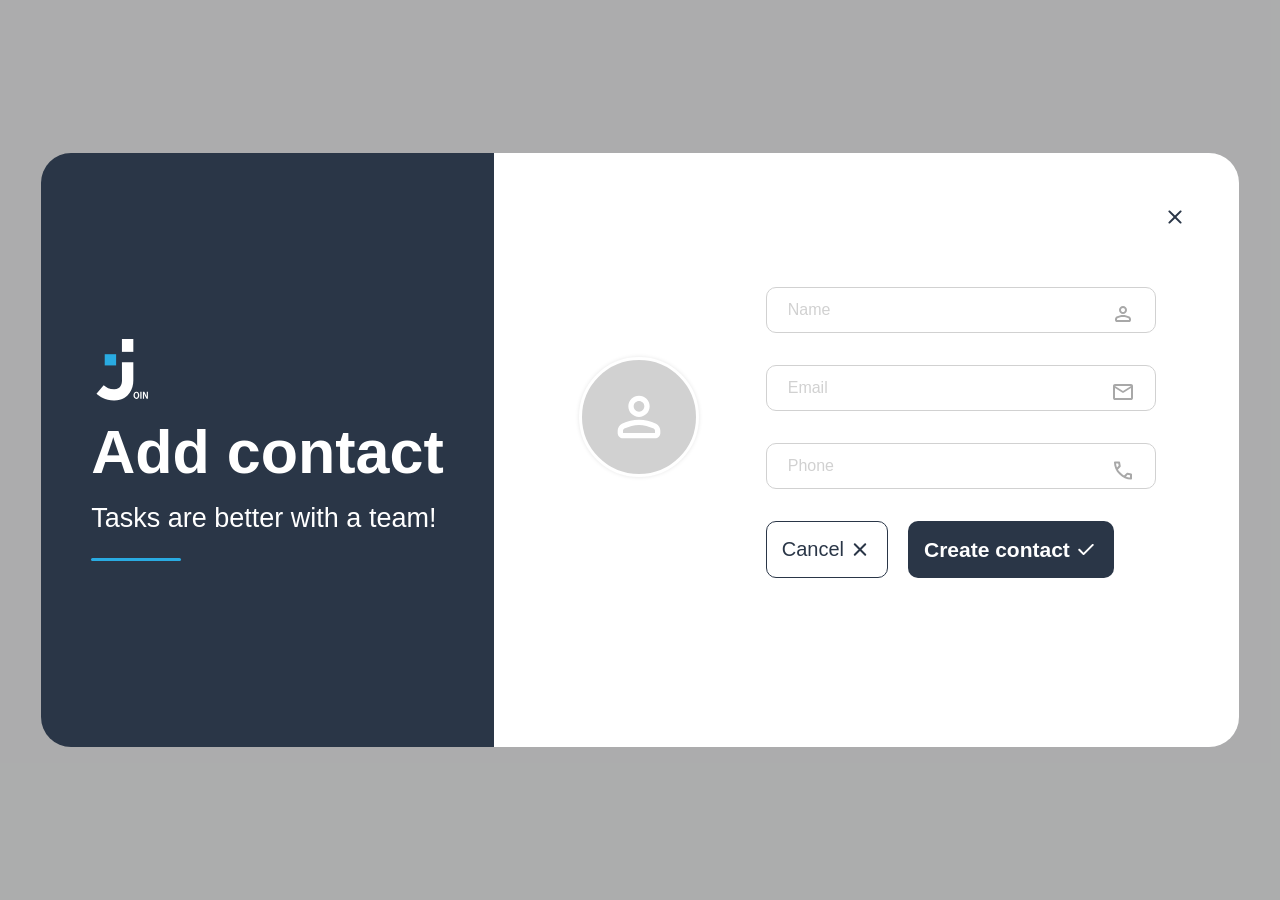
==== addContacts.html @ ee00806c "feat(responsive + validation): mobile chrome polish, contacts breakpoints, blur-based signup + addco" ====
<!DOCTYPE html>
<html lang="en">
<head>
    <meta charset="UTF-8">
    <meta name="viewport" content="width=device-width, initial-scale=1.0">
    <title>Join - Add Contact</title>
    <link rel="stylesheet" href="./styles/addContacts.css">
    <link rel="stylesheet" href="./styles/addContactsResponsive.css">
    <link rel="icon" type="image/x-icon" href="./img/logo_mobile.svg" />
    <script src="./js/templates.js"></script>
    <script src="./js/firebaseDatabaseFunctions.js"></script>
    <script src="./js/firebaseUserRendering.js"></script>
    <script src="./js/contacts.js"></script>
</head>
<body onload="loadAccountInitials()">
    <div class="addContactContainer addContactContainerCenter add-contact-dialog">
        <div class="popUpContainer popUpOpen">
            <div class="popUpBanner">
                <div class="popUpBannerContent">
                    <img class="joinLogo" src="./img/join_popup.svg" alt="">
                    <div class="banner-title-row">
                        <h1>Add contact</h1>
                        <button type="button" onclick="closePopup()" class="banner-close-btn">
                            <img src="./img/close.svg" alt="Close">
                        </button>
                    </div>
                    <p>Tasks are better with a team!</p>
                    <span class="popUpBannerContent span"></span>
                </div>
            </div>
            <div class="popUpContent">
                <div onclick="closePopup()" class="closePopUp addContactContainerCenter">
                    <img src="./img/close.svg" alt="">
                </div>
                <div class="popUpImg contactImg addContactContainerCenter">
                    <img class="contactSVG" src="./img/person_big.svg" alt="">
                </div>
                <div class="form">
                    <form id="addContactForm" novalidate onsubmit="return handleAddContact();">
                        <div class="input">
                            <input id="name" class="inputInput" type="text" placeholder="Name" onblur="validateContactField('name')" oninput="validateContactField('name')">
                            <div class="iconContainer">
                                <img src="./img/person.svg" alt="Name Icon">
                            </div>
                        </div>
                        <div id="name-error" class="input-error" style="display:none;">Bitte einen Namen eingeben.</div>
                        <div class="input">
                            <input id="email" class="inputInput" type="email" placeholder="Email" onblur="validateContactField('email')" oninput="validateContactField('email')">
                            <div class="iconContainer">
                                <img src="./img/mail.svg" alt="Mail Icon">
                            </div>
                        </div>
                        <div id="email-error" class="input-error" style="display:none;">Bitte gültige E-Mail eingeben (z.B. name@example.de).</div>
                        <div class="input">
                            <input id="phone" class="inputInput" type="tel" placeholder="Phone" onblur="validateContactField('phone')" oninput="validateContactField('phone')">
                            <div class="iconContainer">
                                <img src="./img/call.svg" alt="Phone Icon">
                            </div>
                        </div>
                        <div id="phone-error" class="input-error" style="display:none;">Bitte gültige Telefonnummer eingeben (6–16 Zeichen, nur Ziffern, +, -, ( )).</div>
                        <div class="popUpButton">
                            <button type="button" onclick="closePopup()" class="cancelButton">
                                <p>Cancel</p>
                                <img src="./img/icon_cancel.svg" alt="">
                            </button>
                            <button type="submit" class="createContactButton">
                                <p>Create contact</p>
                                <img src="./img/check.svg" alt="">
                            </button>
                        </div>
                    </form>
                </div>
            </div>
        </div>
    </div>
</body>
</html>
---- styles/addContacts.css ----
* {
  box-sizing: border-box;
  margin: 0;
  padding: 0;
}

html {
  scroll-behavior: smooth;
  color-scheme: light;
  font-size: 100%;
  overflow-x: hidden;
}

body {
  min-height: 100dvh;
  width: 100%;
  font-family: "inter", sans-serif;
  background-color: #f6f7f8;
  font-weight: bold;
  overflow: visible;
}

.popUpBannerContent h1 {
  font-size: 61px;
}

.popUpBannerContent p {
  font-size: 27px;
  font-weight: 100;
}

@keyframes slideIn {
  0% {
    transform: translateX(100%);
  }
  100% {
    transform: translateX(0);
  }
}

.animation {
  animation: slideIn 1s forwards;
}

.addContactContainer {
  position: fixed;
  z-index: 3;
  width: 100%;
  height: 100%;
  left: 0;
  top: 0;
  background-color: rgba(0, 0, 0, 0.3);
  animation: slideIn 1s forwards;
}

.popUpContainer {
  position: relative;
  top: 0px;
  left: 0px;
  transition: transform 125ms ease-in-out;
  display: flex;
  border-radius: 30px;
}

.popUpOpen {
  transform: translateX(0);
}

.popUpBanner {
  display: flex;
  align-items: center;
  justify-content: center;
  padding: 50px;
  border-radius: 30px 0px 0px 30px;
  background-color: #2a3647;
}

.popUpBannerContent {
  display: flex;
  flex-direction: column;
  color: white;
  gap: 16px;
}

.joinLogo {
    height: 62px;
    width: 62px;
}

.popUpBannerContent span {
  width: 90px;
  height: 3px;
  background-color: rgba(41, 171, 226, 1);
  border-radius: 10px;
  margin-top: 8px;
}

.popUpContent {
  position: relative;
  width: 745px;
  height: 594px;
  background-color: white;
  border-radius: 0px 30px 30px 0px;
}

.closePopUp {
  position: absolute;
  top: 48px;
  height: 32px;
  width: 32px;
  right: 48px;
  border-radius: 30px;
  cursor: pointer;
  z-index: 2;
}

.popUpButton {
  display: flex;
  width: 370px;
  gap: 20px;
  margin-top: 20px;
}

/* editContacts.css sets position:absolute + margin-top:70%, and addContactsResponsive.css
   sets top:400px (designed for absolute positioning). Together they create a huge gap.
   Higher specificity resets everything so the button flows naturally in the flex column. */
.add-contact-dialog .popUpButton {
  position: relative;
  top: auto;
  right: auto;
  margin-top: 0;
  margin-left: 0;
}

.banner-title-row {
  display: contents;
}

.banner-close-btn {
  display: none;
}

.addContactContainerCenter {
  display: flex;
  align-items: center;
  justify-content: center;
}

.popUpImg {
  position: absolute;
  top: 204px;
  right: 540px;
}

.iconContainer {
  display: flex;
  justify-content: center;
  align-items: center;
  width: 24px;
  height: 24px;
}

.contactImg {
  font-size: 47px;
  font-weight: 500;
  height: 120px;
  width: 120px;
  border-radius: 70px;
  color: white;
  background-color: rgba(209, 209, 209, 1);
  border: 3px solid white;
  box-shadow: 0 0 4px rgba(0, 0, 0, 0.1);
}

.form {
  position: absolute;
  width: 425px;
  height: 210px;
  top: 134px;
  right: 48px;
  ::placeholder {
    color: #D1D1D1;
  }
}

.form form {
  display: flex;
  flex-direction: column;
  gap: 32px;
  width: 390px;
}

.pop-up-close {
  transform: translateX(1000%);
}

.d-none {
  display: none !important;
}

.input {
  position: relative;
  padding: 13px 21px;
  border-radius: 10px;
  border: 1px solid rgba(209, 209, 209, 1);
  z-index: 2;
}

input {
  border: none;
}

.input div {
  position: absolute;
  top: 14px;
  right: 20px;
}

.inputInput {
  font-size: 16px;
  border: 0px;
  width: 100%;
  padding: 0 32px 0 0;
  box-sizing: border-box;
  background: transparent;
  outline: none;
}

.input-error {
  color: red;
  font-size: 12px;
  margin-top: -20px;
  padding-left: 4px;
  font-weight: 400;
}

.landscape-warning {
  display: none;
  text-align: center;
  justify-content: center;
  align-items: center;
  z-index: 999;
  position: fixed;
  top: 0;
  left: 0;
  width: 100%;
  height: 100%;
  background-color: rgba(0, 0, 0, 0.8);
  color: white;
  font-size: 2em;
  padding: 20px;
}

button {
  all: unset;
  cursor: pointer;
}

.cancelButton {
  transition: 75ms;
  display: flex;
  align-items: center;
  border-radius: 10px;
  padding: 15px;
  gap: 4px;
  border: 1px solid #2a3647;
  color: #2a3647;
  font-size: 20px;
  font-weight: 100;
}

.cancelButton:hover {
  cursor: pointer;
  padding: 14px;
  color: rgba(43, 169, 227, 1);
  border: 2px solid rgba(43, 169, 227, 1);
  box-shadow: 0 4px 4px rgba(0, 0, 0, 0.3);
}

.createContactButton {
  transition: 75ms;
  display: flex;
  align-items: center;
  gap: 4px;
  border-radius: 10px;
  padding: 16px;
  color: white;
  background-color: #2a3647;
  font-size: 21px;
  /* margin-left: 180px; */
  /* margin-top: -135px; */
}

.createContactButton:hover {
  background-color: rgba(43, 169, 227, 1);
  box-shadow: 0 4px 4px rgba(0, 0, 0, 0.3);
}

/* styles/contacts.css */

/* Pop-up-Styles */
.popup {
  display: none;
  position: fixed;
  z-index: 1;
  left: 0;
  top: 0;
  width: 100%;
  height: 100%;
  overflow: hidden;
  background-color: rgba(0, 0, 0, 0.4);
}

.popup-content {
  background-color: #ffffff;
  margin: 15% auto;
  padding: 20px;
  border: 1px solid #969494;
  width: 80%;
  max-width: 600px;
  border-radius: 10px;
  box-shadow: 0 5px 15px rgba(0, 0, 0, 0.3);
}

.close {
  color: #aaa;
  float: right;
  font-size: 28px;
  font-weight: bold;
}

.close:hover,
.close:focus {
  color: black;
  text-decoration: none;
  cursor: pointer;
}
---- styles/addContactsResponsive.css ----
@media (max-width: 1250px) {
  .popUpBanner {
    width: 520px;
  }

  .popUpContent {
    width: 520px;
  }

  .contactImg {
    margin-right: -64px;
    height: 90px;
    width: 90px;
  }

  .popUpButton {
    gap: 20px;
    margin-top: -100%;
  }

  .createContactButton {
    height: fit-content;
    margin-block-start: auto;
  }

  .cancelButton {
    margin-top: 0;
  }
}

@media (max-width: 1150px) {
  .popUpBanner {
    width: 420px;
    height: 480px;
  }

  .popUpContent {
    width: 420px;
    height: auto;
  }

  .popUpButton {
    position: absolute;
    display: flex;
    gap: 16px;
    top: 400px;
    right: -10px;
    margin-top: -140%;
    margin-right: -5%;
  }

  .form form {
    width: 350px;
    margin-left: 85px;
  }

  .closePopUp {
    margin-right: -30px;
    margin-top: -30px;
  }

  .contactImg {
    margin-right: -165px;
    margin-top: -160px;
  }
}

@media (max-width: 850px) {
  .addContactContainer {
    flex-direction: row;
  }

  .addContactContainerCenter {
    flex-direction: row;
    margin-top: 50px;
  }

  .popUpBanner {
    width: 320px;
    height: 480px;
  }

  .popUpContent {
    width: 420px;
  }

  .joinLogo {
    margin-bottom: 30px;
  }

  .contactImg {
    margin-top: -180px;
  }
}

@media (max-width: 760px) {
  .addContactContainerCenter {
    align-items: flex-start;
    overflow-y: auto;
    padding: 72px 16px 100px;
    box-sizing: border-box;
  }

  .popUpContainer {
    display: flex;
    flex-direction: column;
    width: 100%;
    max-width: 480px;
    border-radius: 30px;
    align-self: flex-start;
    height: min(440px, calc(100dvh - 172px));
    overflow: hidden;
  }

  .popUpBanner {
    position: relative;
    width: 100%;
    height: auto;
    padding: 10px 16px;
    border-radius: 30px 30px 0 0;
    margin: 0;
    overflow: visible;
    box-sizing: border-box;
  }

  .popUpBannerContent h1 {
    font-size: 28px;
  }

  .popUpBannerContent p {
    font-size: 14px;
    font-weight: 300;
  }

  .joinLogo {
    display: none;
  }

  .addContactJoinLogo {
    display: none;
  }

  .contactImg {
    display: none !important;
  }

  .closePopUp {
    display: none !important;
  }

  .popUpContent {
    position: relative;
    width: 100%;
    height: auto !important;
    border-radius: 0 0 30px 30px;
    padding: 10px 16px;
    box-sizing: border-box;
    overflow-y: auto;
    -webkit-overflow-scrolling: touch;
  }

  .closePopUp {
    position: absolute;
    top: 16px;
    right: 16px;
    margin: 0;
    background-color: white;
  }

  .form {
    position: relative;
    top: auto;
    right: auto;
    width: 100%;
    height: auto;
    margin: 0;
  }

  .form form {
    width: 100%;
    margin: 0;
    gap: 8px;
  }

  .input {
    width: 100%;
    box-sizing: border-box;
  }

  .inputInput {
    width: calc(100% - 44px);
    font-size: 14px;
  }

  .popUpButton {
    position: relative;
    top: auto;
    right: auto;
    width: 100%;
    display: flex;
    flex-direction: row;
    gap: 12px;
    justify-content: flex-end;
    margin: 10px 0 0 0;
  }

  .cancelButton {
    display: flex !important;
    font-size: 16px;
    padding: 12px 16px;
  }

  .cancelButton:hover {
    padding: 12px 16px;
    border: 1px solid rgba(43, 169, 227, 1);
  }

  .createContactButton {
    margin: 0;
    width: auto;
    font-size: 16px;
    padding: 12px 16px;
  }
}

/* High-specificity overrides — win over editContactsResponsive.css which loads after us */
@media (max-width: 760px) {
  .add-contact-dialog.addContactContainerCenter {
    padding: 72px 16px 100px !important;
  }

  .add-contact-dialog .popUpContainer {
    align-self: flex-start !important;
    height: min(440px, calc(100dvh - 172px)) !important;
    overflow: hidden !important;
  }

  .add-contact-dialog .popUpBanner {
    padding: 16px 16px 10px !important;
    min-height: unset !important;
  }

  .add-contact-dialog .popUpBannerContent h1 {
    font-size: 28px !important;
  }

  .add-contact-dialog .popUpBannerContent p {
    font-size: 14px !important;
  }

  .add-contact-dialog .popUpContent {
    height: auto !important;
    min-height: 0 !important;
    overflow-y: auto !important;
    -webkit-overflow-scrolling: touch !important;
    padding: 10px 16px !important;
  }

  /* editContactsResponsive.css (loads after) sets gap:16px and margin:16px on these —
     keep tighter spacing for the add contact dialog on mobile */
  .add-contact-dialog .form form {
    gap: 8px !important;
  }

  .add-contact-dialog .popUpButton {
    margin: 10px 0 0 0 !important;
  }

  .banner-title-row {
    display: flex;
    align-items: center;
    justify-content: space-between;
    gap: 16px;
    width: 100%;
  }

  .banner-close-btn {
    display: flex;
    align-items: center;
    justify-content: center;
    background: rgba(255, 255, 255, 0.15);
    border: none;
    border-radius: 50%;
    width: 32px;
    height: 32px;
    cursor: pointer;
    flex-shrink: 0;
    transition: background 0.2s;
  }

  .banner-close-btn:hover {
    background: rgba(255, 255, 255, 0.3);
  }

  .banner-close-btn img {
    width: 16px;
    height: 16px;
    filter: invert(1);
  }
}

@media (max-width: 420px) {
  .add-contact-dialog.addContactContainerCenter {
    padding: 72px 10px 100px !important;
  }

  .addContactContainerCenter {
    padding: 72px 10px 100px;
  }

  .closePopUp {
    position: fixed;
    top: 16px;
    right: 16px;
    z-index: 10;
  }

  .popUpContainer {
    max-width: 100%;
  }

  .popUpBanner {
    padding: 10px 16px;
    min-height: 80px;
  }

  .popUpBannerContent h1 {
    font-size: 32px !important;
  }

  .popUpBannerContent p {
    font-size: 16px !important;
  }

  .popUpContent {
    padding: 10px 16px;
  }

  .inputInput {
    font-size: 14px;
    width: calc(100% - 44px);
  }

  .popUpButton {
    gap: 8px;
  }

  .createContactButton,
  .cancelButton {
    font-size: 14px;
    padding: 10px 12px;
  }

  .cancelButton:hover {
    padding: 10px 12px;
    border: 1px solid rgba(43, 169, 227, 1);
  }
}
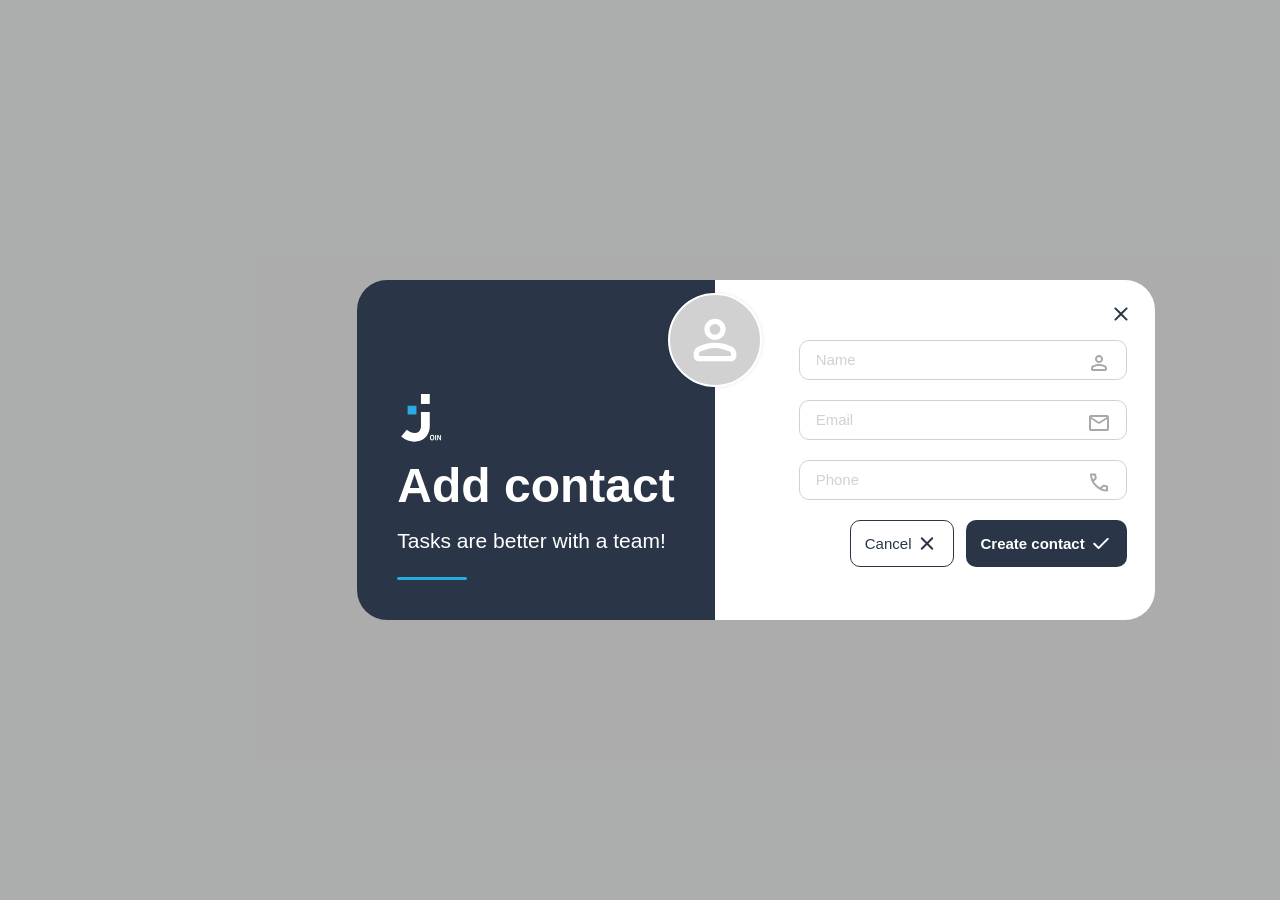
==== commit 816a9176: "feat(ui): figma-aligned auth screens, contact popup rebuild, board polish - login/signup: input bord" ====
--- a/addContacts.html
+++ b/addContacts.html
@@ -13,7 +13,7 @@
     <script src="./js/contacts.js"></script>
 </head>
 <body onload="loadAccountInitials()">
-    <div class="addContactContainer addContactContainerCenter add-contact-dialog">
+    <div class="addContactContainer addContactContainerCenter add-contact-dialog" onclick="if(event.target===this)closePopup()">
         <div class="popUpContainer popUpOpen">
             <div class="popUpBanner">
                 <div class="popUpBannerContent">
--- a/styles/addContacts.css
+++ b/styles/addContacts.css
@@ -21,11 +21,12 @@
 }
 
 .popUpBannerContent h1 {
-  font-size: 61px;
+  font-size: 48px;
+  white-space: nowrap;
 }
 
 .popUpBannerContent p {
-  font-size: 27px;
+  font-size: 21px;
   font-weight: 100;
 }
 
@@ -53,6 +54,15 @@
   animation: slideIn 1s forwards;
 }
 
+/* Center the popup in the area right of the fixed sidebar (232px wide, visible >800px)
+   so it never slides behind the sidebar on medium desktop viewports. */
+@media (min-width: 801px) {
+  .addContactContainer {
+    padding-left: 232px;
+    box-sizing: border-box;
+  }
+}
+
 .popUpContainer {
   position: relative;
   top: 0px;
@@ -68,9 +78,9 @@
 
 .popUpBanner {
   display: flex;
-  align-items: center;
-  justify-content: center;
-  padding: 50px;
+  align-items: flex-end;
+  justify-content: center;
+  padding: 40px;
   border-radius: 30px 0px 0px 30px;
   background-color: #2a3647;
 }
@@ -83,12 +93,12 @@
 }
 
 .joinLogo {
-    height: 62px;
-    width: 62px;
+    height: 48px;
+    width: 48px;
 }
 
 .popUpBannerContent span {
-  width: 90px;
+  width: 70px;
   height: 3px;
   background-color: rgba(41, 171, 226, 1);
   border-radius: 10px;
@@ -97,18 +107,23 @@
 
 .popUpContent {
   position: relative;
-  width: 745px;
-  height: 594px;
+  width: 440px;
+  min-height: 340px;
   background-color: white;
   border-radius: 0px 30px 30px 0px;
+  padding: 28px 28px 22px 84px;
+  box-sizing: border-box;
+  display: flex;
+  flex-direction: column;
+  justify-content: center;
 }
 
 .closePopUp {
   position: absolute;
-  top: 48px;
-  height: 32px;
-  width: 32px;
-  right: 48px;
+  top: 22px;
+  height: 24px;
+  width: 24px;
+  right: 22px;
   border-radius: 30px;
   cursor: pointer;
   z-index: 2;
@@ -116,9 +131,14 @@
 
 .popUpButton {
   display: flex;
-  width: 370px;
-  gap: 20px;
+  gap: 12px;
   margin-top: 20px;
+  justify-content: flex-end;
+  flex-wrap: nowrap;
+}
+
+.popUpButton p {
+  white-space: nowrap;
 }
 
 /* editContacts.css sets position:absolute + margin-top:70%, and addContactsResponsive.css
@@ -148,36 +168,35 @@
 
 .popUpImg {
   position: absolute;
-  top: 204px;
-  right: 540px;
+  top: 60px;
+  left: 0;
+  transform: translate(-50%, -50%);
+  z-index: 1;
 }
 
 .iconContainer {
   display: flex;
   justify-content: center;
   align-items: center;
-  width: 24px;
-  height: 24px;
+  width: 22px;
+  height: 22px;
 }
 
 .contactImg {
-  font-size: 47px;
+  font-size: 37px;
   font-weight: 500;
-  height: 120px;
-  width: 120px;
-  border-radius: 70px;
+  height: 94px;
+  width: 94px;
+  border-radius: 60px;
   color: white;
   background-color: rgba(209, 209, 209, 1);
-  border: 3px solid white;
+  border: 2px solid white;
   box-shadow: 0 0 4px rgba(0, 0, 0, 0.1);
 }
 
 .form {
-  position: absolute;
-  width: 425px;
-  height: 210px;
-  top: 134px;
-  right: 48px;
+  position: relative;
+  width: 100%;
   ::placeholder {
     color: #D1D1D1;
   }
@@ -186,8 +205,8 @@
 .form form {
   display: flex;
   flex-direction: column;
-  gap: 32px;
-  width: 390px;
+  gap: 20px;
+  width: 100%;
 }
 
 .pop-up-close {
@@ -200,7 +219,7 @@
 
 .input {
   position: relative;
-  padding: 13px 21px;
+  padding: 10px 16px;
   border-radius: 10px;
   border: 1px solid rgba(209, 209, 209, 1);
   z-index: 2;
@@ -212,15 +231,15 @@
 
 .input div {
   position: absolute;
-  top: 14px;
-  right: 20px;
+  top: 11px;
+  right: 16px;
 }
 
 .inputInput {
-  font-size: 16px;
+  font-size: 15px;
   border: 0px;
   width: 100%;
-  padding: 0 32px 0 0;
+  padding: 0 28px 0 0;
   box-sizing: border-box;
   background: transparent;
   outline: none;
@@ -261,17 +280,18 @@
   display: flex;
   align-items: center;
   border-radius: 10px;
-  padding: 15px;
+  padding: 10px 14px;
   gap: 4px;
   border: 1px solid #2a3647;
   color: #2a3647;
-  font-size: 20px;
+  font-size: 15px;
   font-weight: 100;
+  white-space: nowrap;
 }
 
 .cancelButton:hover {
   cursor: pointer;
-  padding: 14px;
+  padding: 9px 13px;
   color: rgba(43, 169, 227, 1);
   border: 2px solid rgba(43, 169, 227, 1);
   box-shadow: 0 4px 4px rgba(0, 0, 0, 0.3);
@@ -283,12 +303,11 @@
   align-items: center;
   gap: 4px;
   border-radius: 10px;
-  padding: 16px;
+  padding: 10px 14px;
   color: white;
   background-color: #2a3647;
-  font-size: 21px;
-  /* margin-left: 180px; */
-  /* margin-top: -135px; */
+  font-size: 15px;
+  white-space: nowrap;
 }
 
 .createContactButton:hover {
--- a/styles/addContactsResponsive.css
+++ b/styles/addContactsResponsive.css
@@ -1,96 +1,158 @@
 
-@media (max-width: 1250px) {
+/* Popup shrinks step-wise so it stays inside (viewport - 232 sidebar - margin).
+   Every step targets: banner + content <= available_width - ~40 buffer. */
+
+@media (max-width: 1180px) {
   .popUpBanner {
-    width: 520px;
-  }
-
+    padding: 32px;
+  }
+  .popUpBannerContent h1 {
+    font-size: 40px;
+  }
+  .popUpBannerContent p {
+    font-size: 18px;
+  }
+  .popUpBannerContent span {
+    width: 60px;
+  }
+  .joinLogo {
+    height: 44px;
+    width: 44px;
+  }
   .popUpContent {
-    width: 520px;
-  }
-
+    width: 400px;
+    min-height: 320px;
+    padding: 24px 24px 20px 76px;
+  }
+  .closePopUp {
+    top: 18px;
+    right: 18px;
+  }
   .contactImg {
-    margin-right: -64px;
-    height: 90px;
-    width: 90px;
-  }
-
+    height: 72px;
+    width: 72px;
+    font-size: 28px;
+    border-radius: 50px;
+  }
+  .popUpImg {
+    top: 52px;
+  }
+  .form form {
+    gap: 14px;
+  }
+}
+
+@media (max-width: 980px) {
+  .popUpBanner {
+    padding: 24px;
+  }
+  .popUpBannerContent h1 {
+    font-size: 34px;
+  }
+  .popUpBannerContent p {
+    font-size: 16px;
+  }
+  .popUpBannerContent span {
+    width: 52px;
+  }
+  .joinLogo {
+    height: 38px;
+    width: 38px;
+  }
+  .popUpContent {
+    width: 360px;
+    min-height: 300px;
+    padding: 20px 20px 18px 68px;
+  }
+  .closePopUp {
+    top: 14px;
+    right: 14px;
+  }
+  .contactImg {
+    height: 62px;
+    width: 62px;
+    font-size: 24px;
+    border-radius: 40px;
+  }
+  .popUpImg {
+    top: 46px;
+  }
+  .form form {
+    gap: 12px;
+  }
+  .input {
+    padding: 8px 14px;
+  }
+  .input div {
+    top: 9px;
+    right: 14px;
+  }
+  .inputInput {
+    font-size: 14px;
+  }
+  .cancelButton,
+  .createContactButton {
+    font-size: 14px;
+    padding: 9px 12px;
+  }
+  .cancelButton:hover {
+    padding: 8px 11px;
+  }
+}
+
+@media (max-width: 850px) {
+  .popUpBanner {
+    padding: 20px;
+  }
+  .popUpBannerContent h1 {
+    font-size: 28px;
+  }
+  .popUpBannerContent p {
+    font-size: 14px;
+  }
+  .popUpBannerContent span {
+    width: 44px;
+    height: 2px;
+  }
+  .joinLogo {
+    height: 32px;
+    width: 32px;
+  }
+  .popUpContent {
+    width: 320px;
+    min-height: 280px;
+    padding: 18px 18px 16px 60px;
+  }
+  .closePopUp {
+    top: 12px;
+    right: 12px;
+    height: 22px;
+    width: 22px;
+  }
+  .contactImg {
+    height: 54px;
+    width: 54px;
+    font-size: 20px;
+    border-radius: 40px;
+    border-width: 2px;
+  }
+  .popUpImg {
+    top: 40px;
+  }
+  .form form {
+    gap: 10px;
+  }
   .popUpButton {
-    gap: 20px;
-    margin-top: -100%;
-  }
-
+    gap: 8px;
+    margin-top: 12px;
+  }
+  .cancelButton,
   .createContactButton {
-    height: fit-content;
-    margin-block-start: auto;
-  }
-
-  .cancelButton {
-    margin-top: 0;
-  }
-}
-
-@media (max-width: 1150px) {
-  .popUpBanner {
-    width: 420px;
-    height: 480px;
-  }
-
-  .popUpContent {
-    width: 420px;
-    height: auto;
-  }
-
-  .popUpButton {
-    position: absolute;
-    display: flex;
-    gap: 16px;
-    top: 400px;
-    right: -10px;
-    margin-top: -140%;
-    margin-right: -5%;
-  }
-
-  .form form {
-    width: 350px;
-    margin-left: 85px;
-  }
-
-  .closePopUp {
-    margin-right: -30px;
-    margin-top: -30px;
-  }
-
-  .contactImg {
-    margin-right: -165px;
-    margin-top: -160px;
-  }
-}
-
-@media (max-width: 850px) {
-  .addContactContainer {
-    flex-direction: row;
-  }
-
-  .addContactContainerCenter {
-    flex-direction: row;
-    margin-top: 50px;
-  }
-
-  .popUpBanner {
-    width: 320px;
-    height: 480px;
-  }
-
-  .popUpContent {
-    width: 420px;
-  }
-
-  .joinLogo {
-    margin-bottom: 30px;
-  }
-
-  .contactImg {
-    margin-top: -180px;
+    font-size: 13px;
+    padding: 7px 10px;
+  }
+  .cancelButton:hover {
+    padding: 6px 9px;
   }
 }
 
@@ -122,6 +184,7 @@
     margin: 0;
     overflow: visible;
     box-sizing: border-box;
+    align-items: center;
   }
 
   .popUpBannerContent h1 {
@@ -207,20 +270,20 @@
 
   .cancelButton {
     display: flex !important;
-    font-size: 16px;
-    padding: 12px 16px;
+    font-size: 14px;
+    padding: 8px 14px;
   }
 
   .cancelButton:hover {
-    padding: 12px 16px;
+    padding: 8px 14px;
     border: 1px solid rgba(43, 169, 227, 1);
   }
 
   .createContactButton {
     margin: 0;
     width: auto;
-    font-size: 16px;
-    padding: 12px 16px;
+    font-size: 14px;
+    padding: 8px 14px;
   }
 }
 
@@ -348,12 +411,12 @@
 
   .createContactButton,
   .cancelButton {
-    font-size: 14px;
-    padding: 10px 12px;
+    font-size: 13px;
+    padding: 6px 12px;
   }
 
   .cancelButton:hover {
-    padding: 10px 12px;
+    padding: 6px 12px;
     border: 1px solid rgba(43, 169, 227, 1);
   }
 }
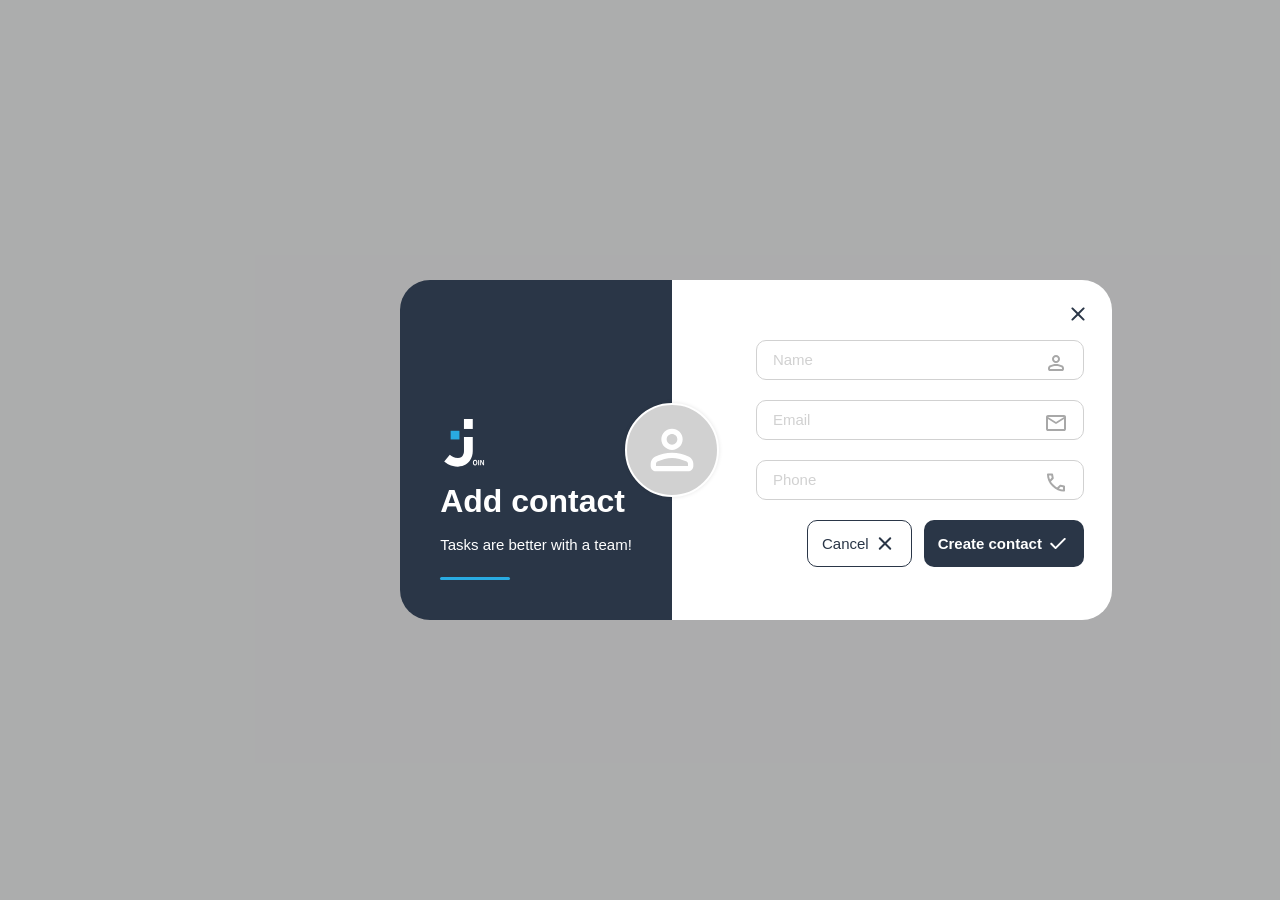
==== commit 51303ecc: "feat(ui): sync active nav, contact popups polish, add-task dropdown overlay - sidebar/mobile-nav/sub" ====
--- a/addContacts.html
+++ b/addContacts.html
@@ -43,21 +43,21 @@
                                 <img src="./img/person.svg" alt="Name Icon">
                             </div>
                         </div>
-                        <div id="name-error" class="input-error" style="display:none;">Bitte einen Namen eingeben.</div>
+                        <div id="name-error" class="input-error">Bitte einen Namen eingeben.</div>
                         <div class="input">
                             <input id="email" class="inputInput" type="email" placeholder="Email" onblur="validateContactField('email')" oninput="validateContactField('email')">
                             <div class="iconContainer">
                                 <img src="./img/mail.svg" alt="Mail Icon">
                             </div>
                         </div>
-                        <div id="email-error" class="input-error" style="display:none;">Bitte gültige E-Mail eingeben (z.B. name@example.de).</div>
+                        <div id="email-error" class="input-error">Bitte gültige E-Mail eingeben.</div>
                         <div class="input">
                             <input id="phone" class="inputInput" type="tel" placeholder="Phone" onblur="validateContactField('phone')" oninput="validateContactField('phone')">
                             <div class="iconContainer">
                                 <img src="./img/call.svg" alt="Phone Icon">
                             </div>
                         </div>
-                        <div id="phone-error" class="input-error" style="display:none;">Bitte gültige Telefonnummer eingeben (6–16 Zeichen, nur Ziffern, +, -, ( )).</div>
+                        <div id="phone-error" class="input-error">Bitte gültige Telefonnummer eingeben.</div>
                         <div class="popUpButton">
                             <button type="button" onclick="closePopup()" class="cancelButton">
                                 <p>Cancel</p>
--- a/styles/addContacts.css
+++ b/styles/addContacts.css
@@ -21,12 +21,12 @@
 }
 
 .popUpBannerContent h1 {
-  font-size: 48px;
+  font-size: 32px;
   white-space: nowrap;
 }
 
 .popUpBannerContent p {
-  font-size: 21px;
+  font-size: 15px;
   font-weight: 100;
 }
 
@@ -168,7 +168,7 @@
 
 .popUpImg {
   position: absolute;
-  top: 60px;
+  top: 50%;
   left: 0;
   transform: translate(-50%, -50%);
   z-index: 1;
@@ -205,7 +205,7 @@
 .form form {
   display: flex;
   flex-direction: column;
-  gap: 20px;
+  gap: 4px;
   width: 100%;
 }
 
@@ -247,10 +247,13 @@
 
 .input-error {
   color: red;
-  font-size: 12px;
-  margin-top: -20px;
+  font-size: 11px;
+  line-height: 1;
+  min-height: 12px;
+  margin: 0;
   padding-left: 4px;
   font-weight: 400;
+  visibility: hidden;
 }
 
 .landscape-warning {
--- a/styles/addContactsResponsive.css
+++ b/styles/addContactsResponsive.css
@@ -7,10 +7,10 @@
     padding: 32px;
   }
   .popUpBannerContent h1 {
-    font-size: 40px;
+    font-size: 28px;
   }
   .popUpBannerContent p {
-    font-size: 18px;
+    font-size: 14px;
   }
   .popUpBannerContent span {
     width: 60px;
@@ -34,11 +34,8 @@
     font-size: 28px;
     border-radius: 50px;
   }
-  .popUpImg {
-    top: 52px;
-  }
   .form form {
-    gap: 14px;
+    gap: 4px;
   }
 }
 
@@ -47,10 +44,10 @@
     padding: 24px;
   }
   .popUpBannerContent h1 {
-    font-size: 34px;
+    font-size: 26px;
   }
   .popUpBannerContent p {
-    font-size: 16px;
+    font-size: 13px;
   }
   .popUpBannerContent span {
     width: 52px;
@@ -74,11 +71,13 @@
     font-size: 24px;
     border-radius: 40px;
   }
-  .popUpImg {
-    top: 46px;
+  .contactSVG,
+  .personImgOnPopUp {
+    width: 48px;
+    height: 48px;
   }
   .form form {
-    gap: 12px;
+    gap: 4px;
   }
   .input {
     padding: 8px 14px;
@@ -105,10 +104,10 @@
     padding: 20px;
   }
   .popUpBannerContent h1 {
-    font-size: 28px;
+    font-size: 22px;
   }
   .popUpBannerContent p {
-    font-size: 14px;
+    font-size: 12px;
   }
   .popUpBannerContent span {
     width: 44px;
@@ -136,11 +135,13 @@
     border-radius: 40px;
     border-width: 2px;
   }
-  .popUpImg {
-    top: 40px;
+  .contactSVG,
+  .personImgOnPopUp {
+    width: 48px;
+    height: 48px;
   }
   .form form {
-    gap: 10px;
+    gap: 4px;
   }
   .popUpButton {
     gap: 8px;
@@ -205,7 +206,30 @@
   }
 
   .contactImg {
-    display: none !important;
+    display: flex !important;
+    position: absolute;
+    left: 50%;
+    top: 0;
+    right: auto;
+    bottom: auto;
+    transform: translate(-50%, -50%);
+    margin: 0;
+    width: 72px;
+    height: 72px;
+    min-width: 72px;
+    aspect-ratio: 1 / 1;
+    flex-shrink: 0;
+    font-size: 26px;
+    border-radius: 50%;
+    z-index: 2;
+    box-sizing: border-box;
+    overflow: hidden;
+  }
+
+  .contactSVG,
+  .personImgOnPopUp {
+    width: 48px;
+    height: 48px;
   }
 
   .closePopUp {
@@ -243,7 +267,7 @@
   .form form {
     width: 100%;
     margin: 0;
-    gap: 8px;
+    gap: 4px;
   }
 
   .input {
@@ -264,8 +288,8 @@
     display: flex;
     flex-direction: row;
     gap: 12px;
-    justify-content: flex-end;
-    margin: 10px 0 0 0;
+    justify-content: center;
+    margin: 16px 0 8px 0;
   }
 
   .cancelButton {
@@ -295,13 +319,15 @@
 
   .add-contact-dialog .popUpContainer {
     align-self: flex-start !important;
-    height: min(440px, calc(100dvh - 172px)) !important;
-    overflow: hidden !important;
+    height: auto !important;
+    max-height: none !important;
+    overflow: visible !important;
   }
 
   .add-contact-dialog .popUpBanner {
-    padding: 16px 16px 10px !important;
+    padding: 16px 16px 44px !important;
     min-height: unset !important;
+    overflow: visible !important;
   }
 
   .add-contact-dialog .popUpBannerContent h1 {
@@ -315,19 +341,19 @@
   .add-contact-dialog .popUpContent {
     height: auto !important;
     min-height: 0 !important;
-    overflow-y: auto !important;
-    -webkit-overflow-scrolling: touch !important;
-    padding: 10px 16px !important;
+    overflow: visible !important;
+    padding: 48px 16px 16px !important;
   }
 
   /* editContactsResponsive.css (loads after) sets gap:16px and margin:16px on these —
      keep tighter spacing for the add contact dialog on mobile */
   .add-contact-dialog .form form {
-    gap: 8px !important;
+    gap: 4px !important;
   }
 
   .add-contact-dialog .popUpButton {
-    margin: 10px 0 0 0 !important;
+    justify-content: center !important;
+    margin: 16px 0 8px 0 !important;
   }
 
   .banner-title-row {
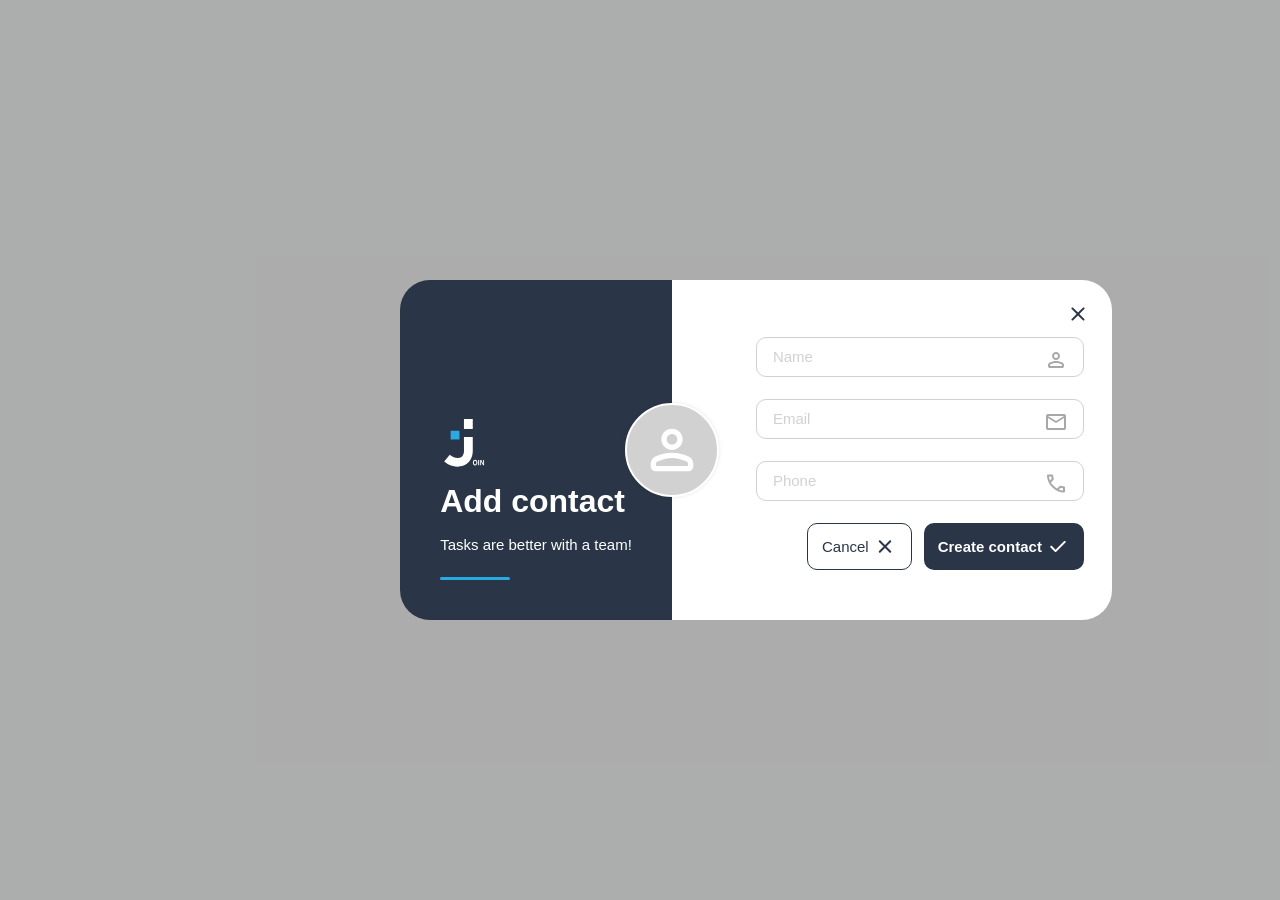
==== commit 96c64d98: "refactor: responsive forms, JSDoc cleanup, template extraction, notebook textarea Bundles three quic" ====
--- a/addContacts.html
+++ b/addContacts.html
@@ -9,6 +9,7 @@
     <link rel="icon" type="image/x-icon" href="./img/logo_mobile.svg" />
     <script src="./js/templates.js"></script>
     <script src="./js/firebaseDatabaseFunctions.js"></script>
+    <script src="./js/navigationAndHeader.js"></script>
     <script src="./js/firebaseUserRendering.js"></script>
     <script src="./js/contacts.js"></script>
 </head>
@@ -43,21 +44,21 @@
                                 <img src="./img/person.svg" alt="Name Icon">
                             </div>
                         </div>
-                        <div id="name-error" class="input-error">Bitte einen Namen eingeben.</div>
+                        <div id="name-error" class="input-error">Name erforderlich</div>
                         <div class="input">
                             <input id="email" class="inputInput" type="email" placeholder="Email" onblur="validateContactField('email')" oninput="validateContactField('email')">
                             <div class="iconContainer">
                                 <img src="./img/mail.svg" alt="Mail Icon">
                             </div>
                         </div>
-                        <div id="email-error" class="input-error">Bitte gültige E-Mail eingeben.</div>
+                        <div id="email-error" class="input-error">Gültige E-Mail eingeben</div>
                         <div class="input">
-                            <input id="phone" class="inputInput" type="tel" placeholder="Phone" onblur="validateContactField('phone')" oninput="validateContactField('phone')">
+                            <input id="phone" class="inputInput" type="tel" placeholder="Phone" inputmode="numeric" pattern="[0-9]*" autocomplete="tel" onblur="validateContactField('phone')" oninput="filterPhoneInput(this); validateContactField('phone')" onkeypress="return /[0-9]/.test(event.key)">
                             <div class="iconContainer">
                                 <img src="./img/call.svg" alt="Phone Icon">
                             </div>
                         </div>
-                        <div id="phone-error" class="input-error">Bitte gültige Telefonnummer eingeben.</div>
+                        <div id="phone-error" class="input-error">Nur Zahlen, 6-16 Stellen</div>
                         <div class="popUpButton">
                             <button type="button" onclick="closePopup()" class="cancelButton">
                                 <p>Cancel</p>
--- a/styles/addContacts.css
+++ b/styles/addContacts.css
@@ -247,7 +247,7 @@
 
 .input-error {
   color: red;
-  font-size: 11px;
+  font-size: 14px;
   line-height: 1;
   min-height: 12px;
   margin: 0;
--- a/styles/addContactsResponsive.css
+++ b/styles/addContactsResponsive.css
@@ -47,7 +47,7 @@
     font-size: 26px;
   }
   .popUpBannerContent p {
-    font-size: 13px;
+    font-size: 14px;
   }
   .popUpBannerContent span {
     width: 52px;
@@ -107,7 +107,7 @@
     font-size: 22px;
   }
   .popUpBannerContent p {
-    font-size: 12px;
+    font-size: 14px;
   }
   .popUpBannerContent span {
     width: 44px;
@@ -149,7 +149,7 @@
   }
   .cancelButton,
   .createContactButton {
-    font-size: 13px;
+    font-size: 14px;
     padding: 7px 10px;
   }
   .cancelButton:hover {
@@ -437,7 +437,7 @@
 
   .createContactButton,
   .cancelButton {
-    font-size: 13px;
+    font-size: 14px;
     padding: 6px 12px;
   }
 
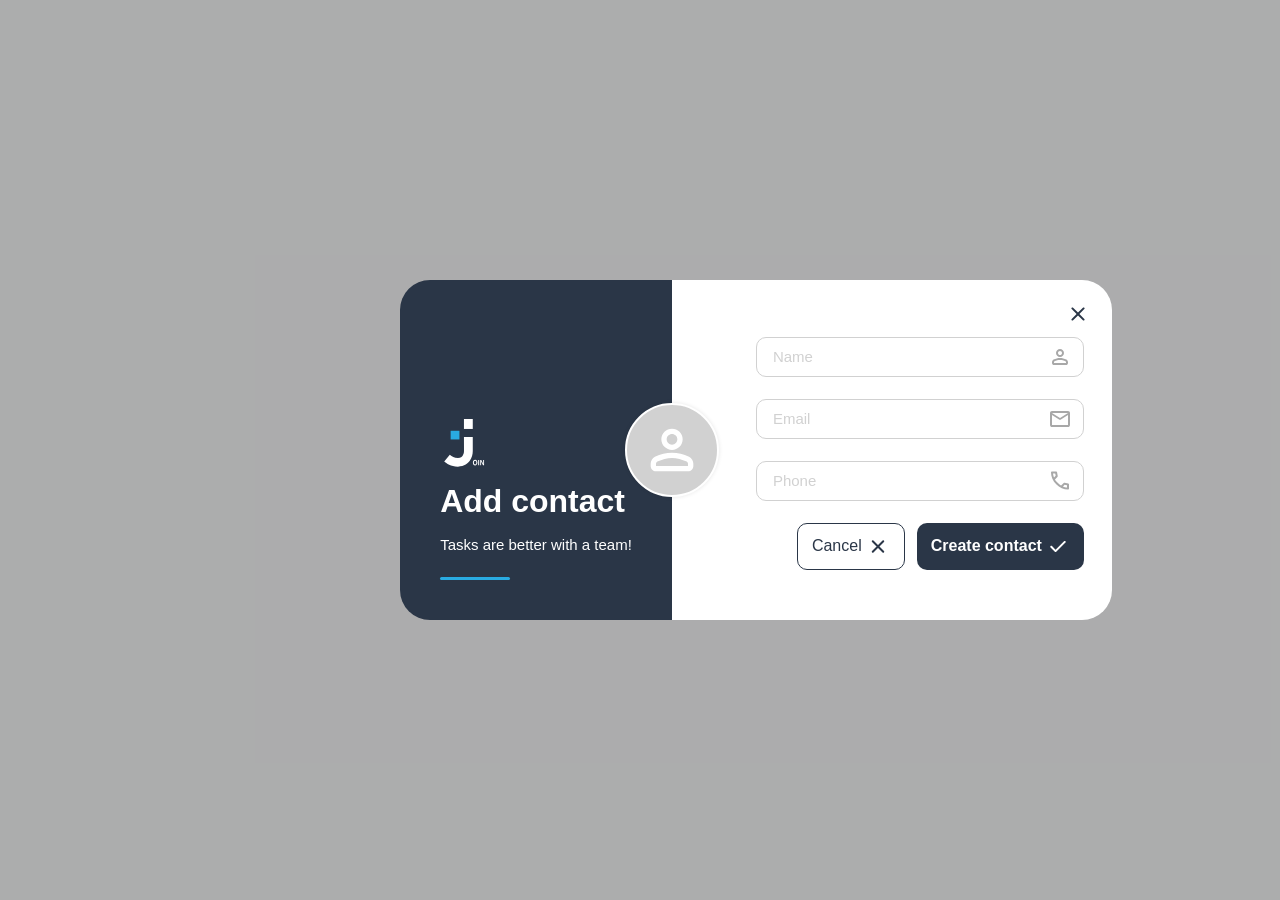
==== commit 868f9bd9: "fix(contacts): propagate user delete/rename into tasks, split CRUD into own file - deleteUser: exakt" ====
--- a/addContacts.html
+++ b/addContacts.html
@@ -11,6 +11,7 @@
     <script src="./js/firebaseDatabaseFunctions.js"></script>
     <script src="./js/navigationAndHeader.js"></script>
     <script src="./js/firebaseUserRendering.js"></script>
+    <script src="./js/firebaseUserCrud.js"></script>
     <script src="./js/contacts.js"></script>
 </head>
 <body onload="loadAccountInitials()">
@@ -39,21 +40,21 @@
                 <div class="form">
                     <form id="addContactForm" novalidate onsubmit="return handleAddContact();">
                         <div class="input">
-                            <input id="name" class="inputInput" type="text" placeholder="Name" onblur="validateContactField('name')" oninput="validateContactField('name')">
+                            <input id="name" class="inputInput" type="text" placeholder="Name" onkeypress="return !/\d/.test(event.key)" onblur="this.value = this.value.trim(); validateContactField('name')" oninput="filterNameInput(this); validateContactField('name')">
                             <div class="iconContainer">
                                 <img src="./img/person.svg" alt="Name Icon">
                             </div>
                         </div>
                         <div id="name-error" class="input-error">Name erforderlich</div>
                         <div class="input">
-                            <input id="email" class="inputInput" type="email" placeholder="Email" onblur="validateContactField('email')" oninput="validateContactField('email')">
+                            <input id="email" class="inputInput" type="email" placeholder="Email" onblur="this.value = this.value.trim(); validateContactField('email')" oninput="validateContactField('email')">
                             <div class="iconContainer">
                                 <img src="./img/mail.svg" alt="Mail Icon">
                             </div>
                         </div>
-                        <div id="email-error" class="input-error">Gültige E-Mail eingeben</div>
+                        <div id="email-error" class="input-error">Bitte gültige Email eingeben</div>
                         <div class="input">
-                            <input id="phone" class="inputInput" type="tel" placeholder="Phone" inputmode="numeric" pattern="[0-9]*" autocomplete="tel" onblur="validateContactField('phone')" oninput="filterPhoneInput(this); validateContactField('phone')" onkeypress="return /[0-9]/.test(event.key)">
+                            <input id="phone" class="inputInput" type="tel" placeholder="Phone" inputmode="numeric" pattern="[0-9]*" autocomplete="tel" onblur="this.value = this.value.trim(); validateContactField('phone')" oninput="filterPhoneInput(this); validateContactField('phone')" onkeypress="return /[0-9]/.test(event.key)">
                             <div class="iconContainer">
                                 <img src="./img/call.svg" alt="Phone Icon">
                             </div>
--- a/styles/addContacts.css
+++ b/styles/addContacts.css
@@ -56,10 +56,18 @@
 
 /* Center the popup in the area right of the fixed sidebar (232px wide, visible >800px)
    so it never slides behind the sidebar on medium desktop viewports. */
-@media (min-width: 801px) {
+@media (min-width: 801px) and (not ((orientation: portrait) and (pointer: coarse) and (max-width: 1280px))) {
   .addContactContainer {
     padding-left: 232px;
     box-sizing: border-box;
+  }
+}
+
+/* On narrow notebooks (≤1024px) center the popup on the whole screen — the overlay
+   already sits above the sidebar (z-index 3 > 2), so it visually reads better. */
+@media (min-width: 801px) and (max-width: 1024px) {
+  .addContactContainer {
+    padding-left: 0;
   }
 }
 
@@ -231,8 +239,9 @@
 
 .input div {
   position: absolute;
-  top: 11px;
-  right: 16px;
+  top: 50%;
+  transform: translateY(-50%);
+  right: 12px;
 }
 
 .inputInput {
@@ -246,7 +255,7 @@
 }
 
 .input-error {
-  color: red;
+  color: #E60026;
   font-size: 14px;
   line-height: 1;
   min-height: 12px;
@@ -287,7 +296,7 @@
   gap: 4px;
   border: 1px solid #2a3647;
   color: #2a3647;
-  font-size: 15px;
+  font-size: 16px;
   font-weight: 100;
   white-space: nowrap;
 }
@@ -309,7 +318,7 @@
   padding: 10px 14px;
   color: white;
   background-color: #2a3647;
-  font-size: 15px;
+  font-size: 16px;
   white-space: nowrap;
 }
 
@@ -324,7 +333,7 @@
 .popup {
   display: none;
   position: fixed;
-  z-index: 1;
+  z-index: 1000;
   left: 0;
   top: 0;
   width: 100%;
--- a/styles/addContactsResponsive.css
+++ b/styles/addContactsResponsive.css
@@ -25,7 +25,7 @@
     padding: 24px 24px 20px 76px;
   }
   .closePopUp {
-    top: 18px;
+    top: 10px;
     right: 18px;
   }
   .contactImg {
@@ -61,8 +61,10 @@
     min-height: 300px;
     padding: 20px 20px 18px 68px;
   }
-  .closePopUp {
-    top: 14px;
+  /* .add-contact-dialog-Präfix: editContactsResponsive.css lädt später und
+     überschreibt sonst das generische .closePopUp (top: 14px) auch im Add-Popup */
+  .add-contact-dialog .closePopUp {
+    top: 8px;
     right: 14px;
   }
   .contactImg {
@@ -83,15 +85,14 @@
     padding: 8px 14px;
   }
   .input div {
-    top: 9px;
-    right: 14px;
+    right: 10px;
   }
   .inputInput {
     font-size: 14px;
   }
   .cancelButton,
   .createContactButton {
-    font-size: 14px;
+    font-size: 16px;
     padding: 9px 12px;
   }
   .cancelButton:hover {
@@ -122,8 +123,8 @@
     min-height: 280px;
     padding: 18px 18px 16px 60px;
   }
-  .closePopUp {
-    top: 12px;
+  .add-contact-dialog .closePopUp {
+    top: 4px;
     right: 12px;
     height: 22px;
     width: 22px;
@@ -149,7 +150,7 @@
   }
   .cancelButton,
   .createContactButton {
-    font-size: 14px;
+    font-size: 16px;
     padding: 7px 10px;
   }
   .cancelButton:hover {
@@ -157,7 +158,7 @@
   }
 }
 
-@media (max-width: 760px) {
+@media (max-width: 760px), ((orientation: portrait) and (pointer: coarse) and (max-width: 1280px)) {
   .addContactContainerCenter {
     align-items: flex-start;
     overflow-y: auto;
@@ -294,7 +295,7 @@
 
   .cancelButton {
     display: flex !important;
-    font-size: 14px;
+    font-size: 16px;
     padding: 8px 14px;
   }
 
@@ -306,13 +307,13 @@
   .createContactButton {
     margin: 0;
     width: auto;
-    font-size: 14px;
+    font-size: 16px;
     padding: 8px 14px;
   }
 }
 
 /* High-specificity overrides — win over editContactsResponsive.css which loads after us */
-@media (max-width: 760px) {
+@media (max-width: 760px), ((orientation: portrait) and (pointer: coarse) and (max-width: 1280px)) {
   .add-contact-dialog.addContactContainerCenter {
     padding: 72px 16px 100px !important;
   }
@@ -437,7 +438,7 @@
 
   .createContactButton,
   .cancelButton {
-    font-size: 14px;
+    font-size: 16px;
     padding: 6px 12px;
   }
 
